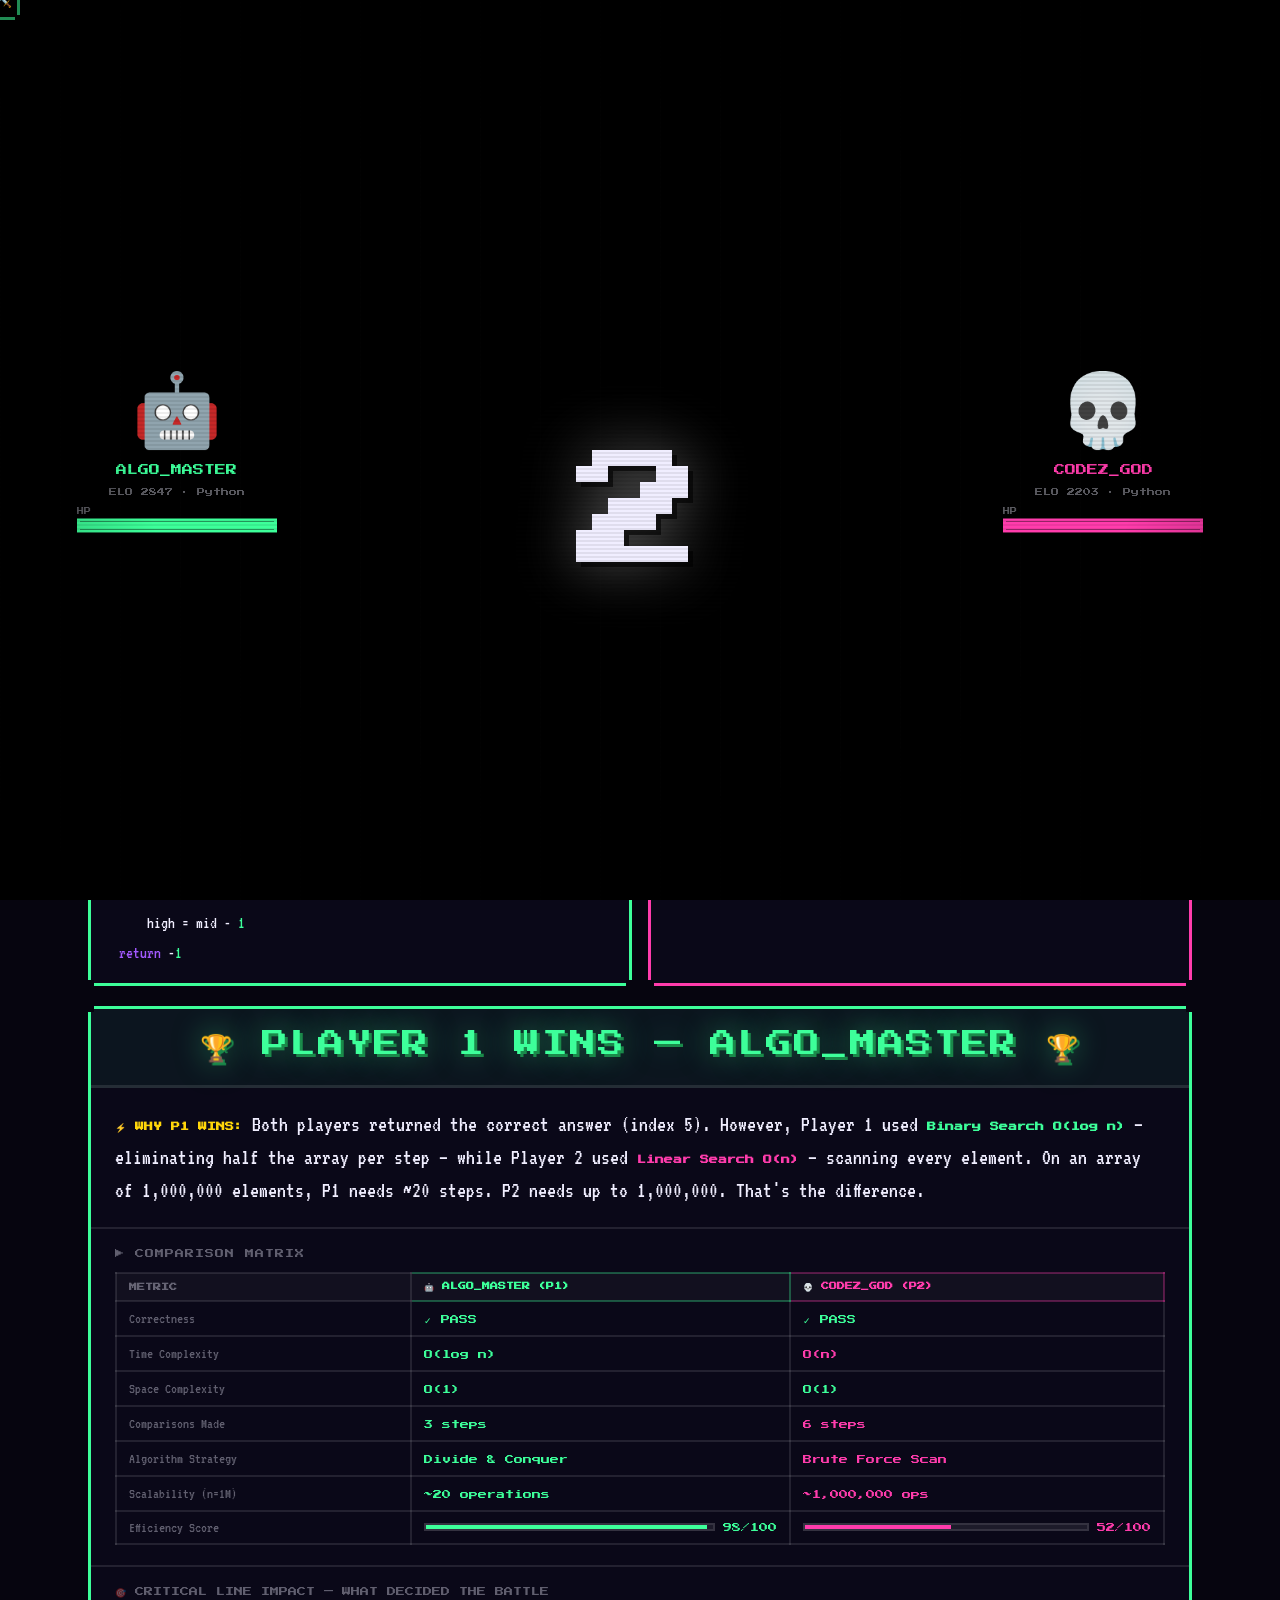
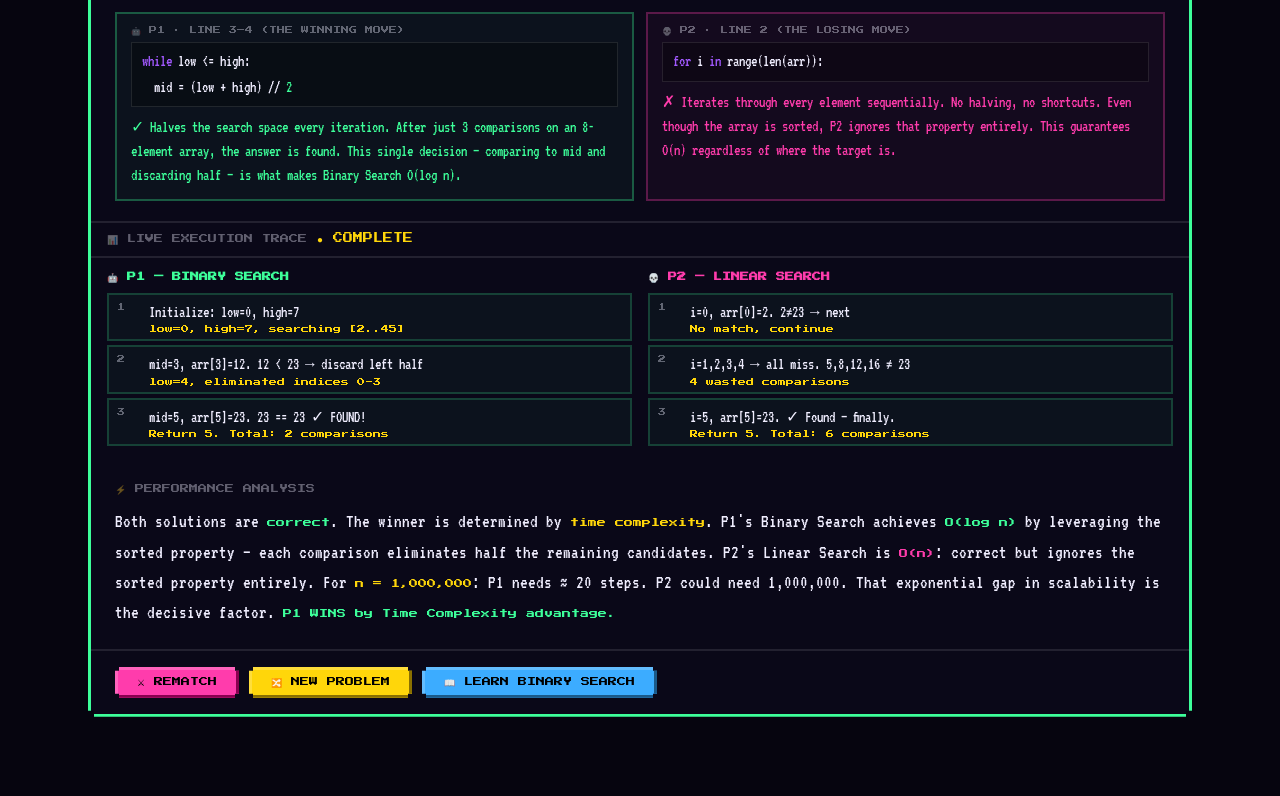
==== pages/battle.html @ c910369a "first commit" ====
<!DOCTYPE html>
<html lang="en">
<head>
<meta charset="UTF-8"/>
<meta name="viewport" content="width=device-width,initial-scale=1.0"/>
<title>⚔ Battle Arena — VisualDSA</title>
<link href="https://fonts.googleapis.com/css2?family=Press+Start+2P&family=VT323&display=swap" rel="stylesheet"/>
<link rel="stylesheet" href="../css/base.css"/>
<link rel="stylesheet" href="../css/battle.css"/>
</head>
<body>
<canvas id="bgC"></canvas>
<div class="cur" id="cur">⚔️</div>
<div class="cur-r" id="curR"></div>

<!-- NAV -->
<nav id="nav">
  <a class="nav-logo" href="../index.html">▶ VisualDSA</a>
  <ul class="nav-links">
    <li><a href="../index.html">[HOME]</a></li>
    <li><a href="battle.html" class="active battle-link">[⚔ BATTLE]</a></li>
    <li><a href="learn.html" class="learn-link">[📖 LEARN]</a></li>
    <li><a href="#" class="rank-link">[RANKS]</a></li>
    <li><a href="#" class="guild-link">[GUILD]</a></li>
  </ul>
  <div class="nav-cta">
    <button class="px-btn px-btn-o">LOGIN</button>
    <a href="battle.html" class="px-btn px-btn-r">⚔ FIND MATCH</a>
  </div>
</nav>

<!-- ═══════════════════════════════════════════
     CINEMATIC INTRO OVERLAY
═══════════════════════════════════════════ -->
<div id="battle-intro">
  <div class="bi-bg-lines"></div>
  <div class="bi-sparks" id="biSparks"></div>

  <!-- Player 1 -->
  <div class="bi-p1" id="bip1">
    <div class="bi-avatar">🤖</div>
    <div class="bi-name" style="color:var(--green);">ALGO_MASTER</div>
    <div class="bi-sub">ELO 2847 · Python</div>
    <div class="bi-hp-wrap">
      <div class="bi-hp-label">HP</div>
      <div class="bi-hp-out bi-hp-out-g"><div class="bi-hp-in bi-hp-in-g" style="width:100%;"></div></div>
    </div>
  </div>

  <!-- Center countdown -->
  <div class="bi-center" id="biCenter">
    <div class="bi-vs">VS</div>
  </div>

  <!-- Player 2 -->
  <div class="bi-p2" id="bip2">
    <div class="bi-avatar">💀</div>
    <div class="bi-name" style="color:var(--pink);">CODEZ_GOD</div>
    <div class="bi-sub">ELO 2203 · Python</div>
    <div class="bi-hp-wrap">
      <div class="bi-hp-label">HP</div>
      <div class="bi-hp-out bi-hp-out-r"><div class="bi-hp-in bi-hp-in-r" style="width:100%;"></div></div>
    </div>
  </div>
</div>

<!-- ═══════════════════════════════════════════
     BATTLE ARENA
═══════════════════════════════════════════ -->
<div class="page-wrap">

  <!-- PAGE HEADER -->
  <div class="page-header">
    <div class="page-header-left">
      <div class="chip chip-r">⚔ BATTLE MODE</div>
      <h1>1V1 CODING ARENA</h1>
      <p>Two players. Same problem. Same time. Your algorithm either wins or goes home. Ranked. Auto-judged. No excuses.</p>
    </div>
    <div class="page-header-right">
      <button class="px-btn px-btn-y" onclick="replayBattle()">⚔ REMATCH</button>
      <button class="px-btn px-btn-o">🔀 NEW PROBLEM</button>
      <a href="learn.html" class="px-btn px-btn-b">📖 LEARN THIS ALGO</a>
    </div>
  </div>

  <!-- HP BARS + TIMER -->
  <div class="battle-hbar">
    <div class="bhb-player">
      <div class="bhb-name p1">🤖 ALGO_MASTER</div>
      <div class="hp-out hp-out-g"><div class="hp-in hp-g" id="hp1" style="width:100%;"></div></div>
      <div class="bhb-meta">ELO: 2,847 · Python · Binary Search specialist</div>
    </div>
    <div class="battle-center-hud">
      <div class="b-timer">⏱ <span id="bTimer">10:00</span></div>
      <div class="b-round">ROUND 1 OF 3</div>
      <div class="b-status" id="bStatus">FIGHT!</div>
    </div>
    <div class="bhb-player" style="text-align:right;">
      <div class="bhb-name p2">CODEZ_GOD 💀</div>
      <div class="hp-out hp-out-r"><div class="hp-in hp-r" id="hp2" style="width:100%;"></div></div>
      <div class="bhb-meta" style="text-align:right;">ELO: 2,203 · Python · Array specialist</div>
    </div>
  </div>

  <!-- PROBLEM PANEL -->
  <div class="prob-panel">
    <div class="prob-top">
      <div class="prob-title">⚔ PROBLEM #047 — BINARY SEARCH</div>
      <div class="prob-tags">
        <span class="ptag pt-g">ARRAY</span>
        <span class="ptag pt-y">MEDIUM</span>
        <span class="ptag pt-b">10 MIN</span>
        <span class="ptag" style="color:var(--purple);border-color:var(--purple);background:rgba(162,89,255,.07);">O(LOG N) REQUIRED</span>
      </div>
    </div>
    <div class="prob-body">Given a sorted array of integers and a target value, implement Binary Search to find and return the index of the target. Return -1 if the target does not exist in the array. <strong style="color:var(--yellow);font-family:'Press Start 2P',monospace;font-size:9px;">Must achieve O(log n) time complexity.</strong></div>
    <div class="prob-io">
      <strong>INPUT:</strong> arr = [2, 5, 8, 12, 16, 23, 38, 45], target = 23<br/>
      <strong>OUTPUT:</strong> 5 &nbsp;|&nbsp; <strong>EXPECTED COMPLEXITY:</strong> O(log n) time, O(1) space
    </div>
  </div>

  <!-- CODE PANELS -->
  <div class="battle-panels">
    <div class="bp bp-1">
      <div class="bp-head">
        <div class="bp-title">🤖 ALGO_MASTER — PLAYER 1</div>
        <div class="bp-status st-done">✓ ACCEPTED</div>
      </div>
      <div class="code-area"><pre><span class="kw">def</span> <span class="fn2">binary_search</span>(arr, target):
  low, high = <span class="nm">0</span>, len(arr) - <span class="nm">1</span>
  <span class="kw">while</span> low &lt;= high:
    mid = (low + high) // <span class="nm">2</span>
    <span class="kw">if</span> arr[mid] == target:
      <span class="kw">return</span> mid
    <span class="kw">elif</span> arr[mid] &lt; target:
      low = mid + <span class="nm">1</span>
    <span class="kw">else</span>:
      high = mid - <span class="nm">1</span>
  <span class="kw">return</span> -<span class="nm">1</span></pre></div>
    </div>
    <div class="bp bp-2">
      <div class="bp-head">
        <div class="bp-title">💀 CODEZ_GOD — PLAYER 2</div>
        <div class="bp-status st-done">✓ ACCEPTED</div>
      </div>
      <div class="code-area"><pre><span class="kw">def</span> <span class="fn2">find_target</span>(arr, target):
  <span class="kw">for</span> i <span class="kw">in</span> range(len(arr)):
    <span class="kw">if</span> arr[i] == target:
      <span class="kw">return</span> i
  <span class="kw">return</span> -<span class="nm">1</span>

<span class="cm"># Linear scan approach</span>
<span class="cm"># Correct, but not O(log n)</span></pre></div>
    </div>
  </div>

  <!-- ═══ WINNER SUMMARY (new) ═══ -->
  <div class="winner-summary show" id="winnerSummary">
    <div class="ws-banner p1-wins">🏆 PLAYER 1 WINS — ALGO_MASTER 🏆</div>

    <div class="ws-headline">
      <strong>⚡ WHY P1 WINS:</strong> Both players returned the correct answer (index 5).
      However, Player 1 used <strong style="color:var(--green);font-family:'Press Start 2P',monospace;font-size:9px;">Binary Search O(log n)</strong> — eliminating half the array per step —
      while Player 2 used <strong style="color:var(--pink);font-family:'Press Start 2P',monospace;font-size:9px;">Linear Search O(n)</strong> — scanning every element.
      On an array of 1,000,000 elements, P1 needs ~20 steps. P2 needs up to 1,000,000. That's the difference.
    </div>

    <!-- ═══ COMPARISON MATRIX (new) ═══ -->
    <div class="comparison-matrix">
      <div class="cm-title">▶ COMPARISON MATRIX</div>
      <table class="cm-table">
        <thead>
          <tr>
            <th>METRIC</th>
            <th>🤖 ALGO_MASTER (P1)</th>
            <th>💀 CODEZ_GOD (P2)</th>
          </tr>
        </thead>
        <tbody>
          <tr>
            <td>Correctness</td>
            <td><span class="val-win">✓ PASS</span></td>
            <td><span class="val-win">✓ PASS</span></td>
          </tr>
          <tr>
            <td>Time Complexity</td>
            <td><span class="val-win">O(log n)</span></td>
            <td><span class="val-lose">O(n)</span></td>
          </tr>
          <tr>
            <td>Space Complexity</td>
            <td><span class="val-win">O(1)</span></td>
            <td><span class="val-win">O(1)</span></td>
          </tr>
          <tr>
            <td>Comparisons Made</td>
            <td><span class="val-win">3 steps</span></td>
            <td><span class="val-lose">6 steps</span></td>
          </tr>
          <tr>
            <td>Algorithm Strategy</td>
            <td><span class="val-win">Divide & Conquer</span></td>
            <td><span class="val-lose">Brute Force Scan</span></td>
          </tr>
          <tr>
            <td>Scalability (n=1M)</td>
            <td><span class="val-win">~20 operations</span></td>
            <td><span class="val-lose">~1,000,000 ops</span></td>
          </tr>
          <tr>
            <td>Efficiency Score</td>
            <td>
              <div class="eff-bar-wrap">
                <div class="eff-bar"><div class="eff-fill ef-g" style="width:98%;"></div></div>
                <span class="val-win">98/100</span>
              </div>
            </td>
            <td>
              <div class="eff-bar-wrap">
                <div class="eff-bar"><div class="eff-fill ef-r" style="width:52%;"></div></div>
                <span class="val-lose">52/100</span>
              </div>
            </td>
          </tr>
        </tbody>
      </table>
    </div>

    <!-- ═══ CRITICAL LINE IMPACT (new) ═══ -->
    <div class="critical-lines">
      <div class="cl-title">🎯 CRITICAL LINE IMPACT — WHAT DECIDED THE BATTLE</div>
      <div class="cl-grid">
        <div class="cl-item cl-item-g">
          <div class="cl-line-num">🤖 P1 · LINE 3–4 (THE WINNING MOVE)</div>
          <div class="cl-code-snip"><span class="kw">while</span> low &lt;= high:<br/>&nbsp;&nbsp;mid = (low + high) // <span class="nm">2</span></div>
          <div class="cl-impact cl-impact-g">✓ Halves the search space every iteration. After just 3 comparisons on an 8-element array, the answer is found. This single decision — comparing to mid and discarding half — is what makes Binary Search O(log n).</div>
        </div>
        <div class="cl-item cl-item-r">
          <div class="cl-line-num">💀 P2 · LINE 2 (THE LOSING MOVE)</div>
          <div class="cl-code-snip"><span class="kw">for</span> i <span class="kw">in</span> range(len(arr)):</div>
          <div class="cl-impact cl-impact-r">✗ Iterates through every element sequentially. No halving, no shortcuts. Even though the array is sorted, P2 ignores that property entirely. This guarantees O(n) regardless of where the target is.</div>
        </div>
      </div>
    </div>

    <!-- EXECUTION TRACE -->
    <div class="trace-panel" style="margin:0;border:none;clip-path:none;">
      <div class="trace-head">📊 LIVE EXECUTION TRACE <span class="trace-live">● COMPLETE</span></div>
      <div class="trace-body">
        <div class="trace-col tc-g">
          <h4>🤖 P1 — BINARY SEARCH</h4>
          <div class="trace-step done"><span class="ts-num">1</span><div><div class="ts-txt">Initialize: low=0, high=7</div><div class="ts-var">low=0, high=7, searching [2..45]</div></div></div>
          <div class="trace-step done"><span class="ts-num">2</span><div><div class="ts-txt">mid=3, arr[3]=12. 12 &lt; 23 → discard left half</div><div class="ts-var">low=4, eliminated indices 0-3</div></div></div>
          <div class="trace-step done"><span class="ts-num">3</span><div><div class="ts-txt">mid=5, arr[5]=23. 23 == 23 ✓ FOUND!</div><div class="ts-var">Return 5. Total: 2 comparisons</div></div></div>
        </div>
        <div class="trace-col tc-r">
          <h4>💀 P2 — LINEAR SEARCH</h4>
          <div class="trace-step done"><span class="ts-num">1</span><div><div class="ts-txt">i=0, arr[0]=2. 2≠23 → next</div><div class="ts-var">No match, continue</div></div></div>
          <div class="trace-step done"><span class="ts-num">2</span><div><div class="ts-txt">i=1,2,3,4 → all miss. 5,8,12,16 ≠ 23</div><div class="ts-var">4 wasted comparisons</div></div></div>
          <div class="trace-step done"><span class="ts-num">3</span><div><div class="ts-txt">i=5, arr[5]=23. ✓ Found — finally.</div><div class="ts-var">Return 5. Total: 6 comparisons</div></div></div>
        </div>
      </div>

      <!-- PERFORMANCE ANALYSIS -->
      <div class="perf-analysis">
        <div class="pa-title">⚡ PERFORMANCE ANALYSIS</div>
        <div class="pa-text">
          Both solutions are <span class="highlight-g">correct</span>. The winner is determined by
          <span class="highlight-y">time complexity</span>. P1's Binary Search achieves
          <span class="highlight-g">O(log n)</span> by leveraging the sorted property —
          each comparison eliminates half the remaining candidates.
          P2's Linear Search is <span class="highlight-r">O(n)</span>: correct but ignores
          the sorted property entirely. For <span class="highlight-y">n = 1,000,000</span>:
          P1 needs ≈ 20 steps. P2 could need 1,000,000.
          That exponential gap in scalability is the decisive factor.
          <span class="highlight-g">P1 WINS by Time Complexity advantage.</span>
        </div>
      </div>
    </div>

    <div class="result-actions">
      <button class="px-btn px-btn-r" onclick="replayBattle()">⚔ REMATCH</button>
      <button class="px-btn px-btn-y">🔀 NEW PROBLEM</button>
      <a href="learn.html" class="px-btn px-btn-b">📖 LEARN BINARY SEARCH</a>
    </div>
  </div>

</div><!-- /page-wrap -->

<script src="../js/base.js"></script>
<script src="../js/battle.js"></script>
</body>
</html>
---- css/base.css ----
/* ============================================================
   BASE.CSS — Shared across all VisualDSA pages
   ============================================================ */

/* ── RESET ── */
*, *::before, *::after { margin: 0; padding: 0; box-sizing: border-box; }

/* ── TOKENS ── */
:root {
  --night:  #06050f;
  --deep:   #0d0b1e;
  --card:   #0a0818;
  --green:  #3dff9a;  --gd: #1a8a4a;
  --pink:   #ff3cac;  --pd: #8a0050;
  --blue:   #3cacff;  --bd: #1a5a8a;
  --yellow: #ffd60a;  --yd: #8a7000;
  --purple: #a259ff;  --pud:#5a2090;
  --orange: #ff6b35;
  --white:  #f0eeff;
  --muted:  rgba(240,238,255,.38);
  --border: rgba(255,255,255,.10);
}

/* ── BODY ── */
html { scroll-behavior: smooth; }
body {
  background: var(--night);
  color: var(--white);
  font-family: 'VT323', monospace;
  overflow-x: hidden;
  cursor: none;
}

/* ── SCANLINES ── */
body::after {
  content: '';
  position: fixed; inset: 0; z-index: 9990;
  pointer-events: none;
  background: repeating-linear-gradient(
    0deg, transparent, transparent 2px,
    rgba(0,0,0,.07) 2px, rgba(0,0,0,.07) 4px
  );
}
body::before {
  content: '';
  position: fixed; inset: 0; z-index: 9989;
  pointer-events: none;
  background: radial-gradient(ellipse at center, transparent 55%, rgba(0,0,0,.65) 100%);
}

/* ── CURSOR ── */
.cur {
  position: fixed; width: 20px; height: 20px;
  pointer-events: none; z-index: 9999;
  transform: translate(-50%,-50%);
  font-size: 18px; line-height: 1;
  image-rendering: pixelated;
}
.cur-r {
  position: fixed; width: 40px; height: 40px;
  pointer-events: none; z-index: 9998;
  transform: translate(-50%,-50%);
  border: 3px solid rgba(61,255,154,.55);
  clip-path: polygon(
    0 5px,5px 5px,5px 0,calc(100% - 5px) 0,calc(100% - 5px) 5px,100% 5px,
    100% calc(100% - 5px),calc(100% - 5px) calc(100% - 5px),
    calc(100% - 5px) 100%,5px 100%,5px calc(100% - 5px),0 calc(100% - 5px)
  );
}

/* ── BG CANVAS ── */
#bgC {
  position: fixed; inset: 0; z-index: 0;
  pointer-events: none;
  image-rendering: pixelated;
}

/* ── PIXEL BUTTON ── */
.px-btn {
  display: inline-flex; align-items: center; gap: 7px;
  padding: 10px 22px;
  font-family: 'Press Start 2P', monospace; font-size: 9px;
  cursor: none; text-decoration: none; border: none;
  clip-path: polygon(
    0 4px,4px 4px,4px 0,calc(100% - 4px) 0,
    calc(100% - 4px) 4px,100% 4px,100% calc(100% - 4px),
    calc(100% - 4px) calc(100% - 4px),calc(100% - 4px) 100%,
    4px 100%,4px calc(100% - 4px),0 calc(100% - 4px)
  );
  transition: transform .08s, box-shadow .08s;
  position: relative; white-space: nowrap;
}
.px-btn-g {
  background: var(--green); color: #000;
  box-shadow: inset -3px -3px 0 var(--gd), inset 3px 3px 0 rgba(255,255,255,.25), 4px 4px 0 var(--gd);
}
.px-btn-g:hover { transform: translate(-2px,-2px); box-shadow: inset -3px -3px 0 var(--gd), inset 3px 3px 0 rgba(255,255,255,.25), 6px 6px 0 var(--gd); }
.px-btn-g:active { transform: translate(2px,2px); box-shadow: none; }

.px-btn-r {
  background: var(--pink); color: #000;
  box-shadow: inset -3px -3px 0 var(--pd), inset 3px 3px 0 rgba(255,255,255,.2), 4px 4px 0 var(--pd);
}
.px-btn-r:hover { transform: translate(-2px,-2px); box-shadow: inset -3px -3px 0 var(--pd), inset 3px 3px 0 rgba(255,255,255,.2), 6px 6px 0 var(--pd); }
.px-btn-r:active { transform: translate(2px,2px); box-shadow: none; }

.px-btn-b {
  background: var(--blue); color: #000;
  box-shadow: inset -3px -3px 0 var(--bd), inset 3px 3px 0 rgba(255,255,255,.2), 4px 4px 0 var(--bd);
}
.px-btn-b:hover { transform: translate(-2px,-2px); box-shadow: inset -3px -3px 0 var(--bd), inset 3px 3px 0 rgba(255,255,255,.2), 6px 6px 0 var(--bd); }

.px-btn-y {
  background: var(--yellow); color: #000;
  box-shadow: inset -3px -3px 0 var(--yd), inset 3px 3px 0 rgba(255,255,255,.2), 4px 4px 0 var(--yd);
}
.px-btn-y:hover { transform: translate(-2px,-2px); }

.px-btn-p {
  background: var(--purple); color: #000;
  box-shadow: inset -3px -3px 0 var(--pud), inset 3px 3px 0 rgba(255,255,255,.2), 4px 4px 0 var(--pud);
}
.px-btn-p:hover { transform: translate(-2px,-2px); }

.px-btn-o {
  background: rgba(255,255,255,.07); color: var(--white);
  box-shadow: inset -3px -3px 0 rgba(0,0,0,.4), inset 3px 3px 0 rgba(255,255,255,.07), 4px 4px 0 rgba(0,0,0,.4);
}
.px-btn-o:hover { background: rgba(255,255,255,.12); }

/* ── CHIP ── */
.chip {
  display: inline-flex; align-items: center; gap: 6px;
  padding: 4px 14px;
  font-family: 'Press Start 2P', monospace; font-size: 9px;
  border: 2px solid;
  clip-path: polygon(0 3px,3px 3px,3px 0,calc(100% - 3px) 0,calc(100% - 3px) 3px,100% 3px,100% calc(100% - 3px),calc(100% - 3px) calc(100% - 3px),calc(100% - 3px) 100%,3px 100%,3px calc(100% - 3px),0 calc(100% - 3px));
}
.chip-g { color: var(--green); border-color: var(--green); background: rgba(61,255,154,.07); }
.chip-r { color: var(--pink);  border-color: var(--pink);  background: rgba(255,60,172,.07); }
.chip-b { color: var(--blue);  border-color: var(--blue);  background: rgba(60,172,255,.07); }
.chip-y { color: var(--yellow);border-color: var(--yellow);background: rgba(255,214,10,.07); }
.chip-p { color: var(--purple);border-color: var(--purple);background: rgba(162,89,255,.07); }

/* ── NAV ── */
nav {
  position: fixed; top: 0; left: 0; right: 0; z-index: 500;
  height: 64px; display: flex; align-items: center; justify-content: space-between;
  padding: 0 48px;
  background: rgba(6,5,15,.94);
  border-bottom: 3px solid transparent;
  border-image: linear-gradient(90deg, var(--green), var(--blue), var(--purple)) 1;
}
.nav-logo {
  font-family: 'Press Start 2P', monospace; font-size: 13px;
  color: var(--green);
  text-shadow: 2px 2px 0 var(--gd), 0 0 16px rgba(61,255,154,.5);
  cursor: none; animation: flicker 6s infinite;
  text-decoration: none;
}
.nav-links { display: flex; gap: 4px; list-style: none; }
.nav-links li a {
  font-family: 'Press Start 2P', monospace; font-size: 9px;
  padding: 8px 12px; color: var(--muted);
  text-decoration: none; cursor: none; transition: .1s; display: block;
  clip-path: polygon(0 3px,3px 3px,3px 0,calc(100% - 3px) 0,calc(100% - 3px) 3px,100% 3px,100% calc(100% - 3px),calc(100% - 3px) calc(100% - 3px),calc(100% - 3px) 100%,3px 100%,3px calc(100% - 3px),0 calc(100% - 3px));
}
.nav-links li a:hover, .nav-links li a.active   { color: var(--green); background: rgba(61,255,154,.08); text-shadow: 0 0 8px var(--green); }
.nav-links li a.battle-link:hover { color: var(--pink);   background: rgba(255,60,172,.08); text-shadow: 0 0 8px var(--pink); }
.nav-links li a.learn-link:hover  { color: var(--blue);   background: rgba(60,172,255,.08); text-shadow: 0 0 8px var(--blue); }
.nav-cta { display: flex; gap: 8px; align-items: center; }

/* ── SCROLL REVEAL ── */
.reveal { opacity: 0; transform: translateY(24px); transition: opacity .5s steps(6), transform .5s steps(6); }
.reveal.from-l { transform: translateX(-24px); }
.reveal.from-r { transform: translateX(24px); }
.reveal.si      { transform: scale(.93); }
.reveal.vis     { opacity: 1; transform: none; }

/* ── TICKER ── */
.ticker {
  overflow: hidden;
  border-top: 3px solid var(--yellow); border-bottom: 3px solid var(--yellow);
  padding: 8px 0; background: rgba(20,15,0,.7);
  position: relative; z-index: 1;
}
.t-track { display: flex; animation: ticker 22s linear infinite; width: max-content; }
.ti { display: flex; align-items: center; gap: 10px; padding: 0 36px; font-size: 18px; color: var(--muted); white-space: nowrap; }
.ti .ac2 { color: var(--yellow); font-family: 'Press Start 2P', monospace; font-size: 10px; }
.ts { color: var(--yellow); }

/* ── SECTION ── */
.sec { position: relative; z-index: 1; }
.sw { max-width: 1100px; margin: 0 auto; padding: 80px 60px; }
.sttl { font-family: 'Press Start 2P', monospace; font-size: clamp(16px,2.5vw,28px); line-height: 1.6; color: var(--white); margin-bottom: 10px; text-shadow: 3px 3px 0 rgba(0,0,0,.5); }
.ssub { font-size: 20px; color: var(--muted); line-height: 1.5; max-width: 500px; }

/* ── FOOTER ── */
footer {
  position: relative; z-index: 1;
  border-top: 3px solid var(--border);
  padding: 36px 56px;
  display: flex; align-items: center; justify-content: space-between;
}
.fl  { font-family: 'Press Start 2P', monospace; font-size: 13px; color: var(--green); text-shadow: 2px 2px 0 var(--gd); }
.fli { display: flex; gap: 20px; }
.fli a { font-size: 17px; color: var(--muted); text-decoration: none; transition: .1s; }
.fli a:hover { color: var(--green); }
.fc2 { font-size: 15px; color: rgba(255,255,255,.2); }

/* ── KEYFRAMES ── */
@keyframes flicker {
  0%,100%{opacity:1;} 45%{opacity:1;} 46%{opacity:.3;} 47%{opacity:1;} 92%{opacity:1;} 93%{opacity:.5;} 94%{opacity:1;}
}
@keyframes blink    { 0%,49%{opacity:1;} 50%,100%{opacity:0;} }
@keyframes ticker   { from{transform:translateX(0);} to{transform:translateX(-50%);} }
@keyframes bounce   { 0%,100%{transform:translateY(0);} 50%{transform:translateY(-6px);} }
@keyframes fade-up  { from{opacity:0;transform:translateY(20px);} to{opacity:1;transform:none;} }
@keyframes px-pulse { 0%,100%{box-shadow:3px 3px 0 rgba(162,89,255,.4);} 50%{box-shadow:5px 5px 0 rgba(162,89,255,.7);} }
@keyframes found-pulse { 0%,100%{background:rgba(61,255,154,.12);} 50%{background:rgba(61,255,154,.28);} }
@keyframes val-flash { 0%,100%{color:var(--green);} 50%{color:var(--yellow);} }
---- css/battle.css ----
/* ============================================================
   BATTLE.CSS — Battle page styles
   ============================================================ */

.page-wrap { max-width: 1200px; margin: 0 auto; padding: 84px 48px 60px; }

/* ── PAGE HEADER ── */
.page-header { margin-bottom: 32px; display: flex; align-items: flex-start; justify-content: space-between; flex-wrap: wrap; gap: 16px; }
.page-header-left h1 { font-family: 'Press Start 2P', monospace; font-size: clamp(14px,2vw,22px); color: var(--pink); text-shadow: 3px 3px 0 var(--pd); margin-bottom: 6px; margin-top: 8px; }
.page-header-left p  { font-size: 20px; color: var(--muted); max-width: 560px; line-height: 1.5; }
.page-header-right   { display: flex; gap: 8px; align-items: center; flex-wrap: wrap; }

/* ── CINEMATIC INTRO ── */
#battle-intro {
  position: fixed; inset: 0; z-index: 800;
  background: #000;
  display: flex; flex-direction: column; align-items: center; justify-content: center;
  overflow: hidden;
}
#battle-intro.hidden { display: none; }

.bi-bg-lines {
  position: absolute; inset: 0; pointer-events: none;
  background: repeating-linear-gradient(90deg, rgba(255,255,255,.015) 0px, transparent 1px, transparent 60px);
  animation: bi-scan 3s linear infinite;
}
@keyframes bi-scan { from { background-position: 0 0; } to { background-position: 60px 0; } }

.bi-p1, .bi-p2 {
  position: absolute; top: 50%; transform: translateY(-50%);
  display: flex; flex-direction: column; align-items: center; gap: 12px;
  transition: left .7s cubic-bezier(.2,1,.4,1), right .7s cubic-bezier(.2,1,.4,1);
}
.bi-p1 { left: -320px; }
.bi-p1.in { left: 6%; }
.bi-p2 { right: -320px; }
.bi-p2.in { right: 6%; }

.bi-avatar { font-size: 72px; animation: bounce .7s step-end infinite; }
.bi-name   { font-family: 'Press Start 2P', monospace; font-size: 11px; text-align: center; }
.bi-sub    { font-family: 'Press Start 2P', monospace; font-size: 8px; color: var(--muted); }

/* HP bars in intro */
.bi-hp-wrap { width: 200px; }
.bi-hp-label { font-family: 'Press Start 2P', monospace; font-size: 7px; color: var(--muted); margin-bottom: 4px; }
.bi-hp-out { height: 14px; border: 3px solid; overflow: hidden; }
.bi-hp-out-g { border-color: var(--green); }
.bi-hp-out-r { border-color: var(--pink); }
.bi-hp-in { height: 100%; width: 100%; }
.bi-hp-in-g { background: var(--green); }
.bi-hp-in-r { background: var(--pink); }

.bi-center { position: absolute; z-index: 5; display: flex; flex-direction: column; align-items: center; gap: 16px; }
.bi-vs { font-family: 'Press Start 2P', monospace; font-size: clamp(32px,6vw,80px); color: var(--yellow); text-shadow: 4px 4px 0 var(--yd), 0 0 40px rgba(255,214,10,.6); animation: flicker 1.2s infinite; }

.bi-cd   { font-family: 'Press Start 2P', monospace; font-size: clamp(50px,10vw,130px); position: absolute; z-index: 3; color: var(--white); text-shadow: 5px 5px 0 rgba(0,0,0,.6), 0 0 60px rgba(255,255,255,.4); animation: cd-pop .5s steps(4) both; }
.bi-fight{ font-family: 'Press Start 2P', monospace; font-size: clamp(32px,6vw,80px); position: absolute; z-index: 3; color: var(--pink); text-shadow: 5px 5px 0 var(--pd), 0 0 60px rgba(255,60,172,.7); animation: fight-pop .6s steps(6) both; }

@keyframes cd-pop    { from { transform: scale(3.5); opacity: 0; } to { transform: scale(1); opacity: 1; } }
@keyframes fight-pop { from { transform: scale(4) rotate(-8deg); opacity: 0; } to { transform: scale(1) rotate(0); opacity: 1; } }

.bi-flash { position: absolute; inset: 0; background: white; animation: flash-out .35s steps(4) both; pointer-events: none; }
@keyframes flash-out { from { opacity: 1; } to { opacity: 0; } }

.bi-sparks { position: absolute; inset: 0; pointer-events: none; overflow: hidden; }
.spark { position: absolute; animation: spark-fly .5s steps(8) forwards; }
@keyframes spark-fly { from { transform: translate(0,0) scale(1); opacity: 1; } to { transform: translate(var(--sx,60px),var(--sy,-100px)) scale(0); opacity: 0; } }

/* ── BATTLE HEADER BAR ── */
.battle-hbar { display: flex; align-items: center; justify-content: space-between; gap: 16px; margin-bottom: 24px; }
.bhb-player { flex: 1; }
.bhb-name   { font-family: 'Press Start 2P', monospace; font-size: 10px; margin-bottom: 6px; }
.bhb-name.p1 { color: var(--green); }
.bhb-name.p2 { color: var(--pink);  text-align: right; }
.hp-out      { height: 18px; border: 3px solid; overflow: hidden; }
.hp-out-g    { border-color: var(--green); }
.hp-out-r    { border-color: var(--pink); }
.hp-in       { height: 100%; transition: width .5s steps(10); }
.hp-g        { background: var(--green); box-shadow: inset -3px 0 0 rgba(0,0,0,.3); }
.hp-r        { background: var(--pink);  box-shadow: inset -3px 0 0 rgba(0,0,0,.3); }
.bhb-meta    { font-family: 'Press Start 2P', monospace; font-size: 7px; color: var(--muted); margin-top: 4px; }

.battle-center-hud { display: flex; flex-direction: column; align-items: center; gap: 5px; flex-shrink: 0; }
.b-timer  { font-family: 'Press Start 2P', monospace; font-size: 22px; color: var(--white); background: rgba(0,0,0,.5); padding: 8px 16px; border: 3px solid var(--border); }
.b-timer span { color: var(--yellow); text-shadow: 0 0 10px var(--yellow); }
.b-round  { font-family: 'Press Start 2P', monospace; font-size: 8px; color: var(--muted); }
.b-status { font-family: 'Press Start 2P', monospace; font-size: 9px; color: var(--green); animation: blink .6s step-end infinite; }

/* ── PROBLEM PANEL ── */
.prob-panel {
  background: var(--card); border: 3px solid rgba(255,214,10,.35);
  padding: 20px 24px; margin-bottom: 20px;
  clip-path: polygon(0 6px,6px 6px,6px 0,calc(100% - 6px) 0,calc(100% - 6px) 6px,100% 6px,100% calc(100% - 6px),calc(100% - 6px) calc(100% - 6px),calc(100% - 6px) 100%,6px 100%,6px calc(100% - 6px),0 calc(100% - 6px));
}
.prob-top { display: flex; align-items: flex-start; justify-content: space-between; gap: 16px; margin-bottom: 12px; }
.prob-title { font-family: 'Press Start 2P', monospace; font-size: 12px; color: var(--yellow); }
.prob-tags  { display: flex; gap: 6px; flex-wrap: wrap; }
.ptag { font-family: 'Press Start 2P', monospace; font-size: 8px; padding: 2px 10px; border: 2px solid; }
.pt-g { color: var(--green);  border-color: var(--green);  background: rgba(61,255,154,.07); }
.pt-y { color: var(--yellow); border-color: var(--yellow); background: rgba(255,214,10,.07); }
.pt-b { color: var(--blue);   border-color: var(--blue);   background: rgba(60,172,255,.07); }
.prob-body { font-size: 20px; color: var(--white); line-height: 1.5; margin-bottom: 10px; }
.prob-io   { background: rgba(0,0,0,.4); padding: 10px 14px; border: 2px solid var(--border); font-size: 17px; color: var(--muted); line-height: 1.6; }
.prob-io strong { color: var(--white); font-family: 'Press Start 2P', monospace; font-size: 8px; }

/* ── CODE PANELS ── */
.battle-panels { display: grid; grid-template-columns: 1fr 1fr; gap: 16px; margin-bottom: 20px; }
.bp {
  background: var(--card); border: 3px solid;
  clip-path: polygon(0 6px,6px 6px,6px 0,calc(100% - 6px) 0,calc(100% - 6px) 6px,100% 6px,100% calc(100% - 6px),calc(100% - 6px) calc(100% - 6px),calc(100% - 6px) 100%,6px 100%,6px calc(100% - 6px),0 calc(100% - 6px));
}
.bp-1 { border-color: var(--green); box-shadow: 4px 4px 0 var(--gd); }
.bp-2 { border-color: var(--pink);  box-shadow: 4px 4px 0 var(--pd); }
.bp-head { display: flex; align-items: center; justify-content: space-between; padding: 10px 14px; border-bottom: 2px solid var(--border); }
.bp-title { font-family: 'Press Start 2P', monospace; font-size: 9px; }
.bp-1 .bp-title { color: var(--green); }
.bp-2 .bp-title { color: var(--pink); }
.bp-status { font-family: 'Press Start 2P', monospace; font-size: 8px; padding: 2px 8px; border: 2px solid; }
.st-running { color: var(--yellow); border-color: var(--yellow); animation: blink .4s step-end infinite; }
.st-done    { color: var(--green);  border-color: var(--green); }
.st-err     { color: var(--pink);   border-color: var(--pink); }
.code-area { padding: 14px; font-family: 'VT323', monospace; font-size: 17px; line-height: 1.8; min-height: 220px; }
.code-area pre { white-space: pre-wrap; font-size: 17px; line-height: 1.8; font-family: 'VT323', monospace; }
.kw  { color: var(--purple); }
.fn2 { color: var(--blue); }
.nm  { color: var(--green); }
.cm  { color: rgba(255,255,255,.3); }

/* ── WINNER SUMMARY (new) ── */
.winner-summary {
  background: var(--card); border: 3px solid var(--green);
  box-shadow: 6px 6px 0 var(--gd);
  padding: 0; margin-bottom: 20px; overflow: hidden;
  clip-path: polygon(0 6px,6px 6px,6px 0,calc(100% - 6px) 0,calc(100% - 6px) 6px,100% 6px,100% calc(100% - 6px),calc(100% - 6px) calc(100% - 6px),calc(100% - 6px) 100%,6px 100%,6px calc(100% - 6px),0 calc(100% - 6px));
  display: none;
}
.winner-summary.show { display: block; }
.ws-banner {
  font-family: 'Press Start 2P', monospace;
  font-size: clamp(14px,2.5vw,26px);
  text-align: center; padding: 22px 20px; letter-spacing: 2px;
  border-bottom: 3px solid var(--border);
  animation: flicker 2s infinite;
}
.ws-banner.p1-wins { color: var(--green); text-shadow: 3px 3px 0 var(--gd), 0 0 30px rgba(61,255,154,.5); background: rgba(61,255,154,.05); }
.ws-banner.p2-wins { color: var(--pink);  text-shadow: 3px 3px 0 var(--pd), 0 0 30px rgba(255,60,172,.5);  background: rgba(255,60,172,.05); }
.ws-banner.draw    { color: var(--yellow);text-shadow: 3px 3px 0 var(--yd), 0 0 30px rgba(255,214,10,.5);  background: rgba(255,214,10,.05); }

.ws-headline { padding: 20px 24px 0; font-size: 22px; color: var(--white); line-height: 1.5; border-bottom: 2px solid var(--border); padding-bottom: 20px; }
.ws-headline strong { color: var(--yellow); font-family: 'Press Start 2P', monospace; font-size: 9px; }

/* ── COMPARISON MATRIX (new) ── */
.comparison-matrix { padding: 20px 24px; border-bottom: 2px solid var(--border); }
.cm-title { font-family: 'Press Start 2P', monospace; font-size: 9px; color: var(--muted); margin-bottom: 14px; letter-spacing: 1px; }
.cm-table { width: 100%; border-collapse: collapse; font-size: 17px; }
.cm-table th { font-family: 'Press Start 2P', monospace; font-size: 8px; padding: 8px 12px; border: 2px solid var(--border); color: var(--muted); background: rgba(255,255,255,.03); text-align: left; }
.cm-table th:nth-child(2) { color: var(--green); border-color: rgba(61,255,154,.3); }
.cm-table th:nth-child(3) { color: var(--pink);  border-color: rgba(255,60,172,.3); }
.cm-table td { padding: 8px 12px; border: 2px solid var(--border); }
.cm-table tr:hover td { background: rgba(255,255,255,.03); }
.cm-table td:first-child { color: var(--muted); font-size: 15px; }
.val-win  { color: var(--green); font-family: 'Press Start 2P', monospace; font-size: 9px; }
.val-lose { color: var(--pink);  font-family: 'Press Start 2P', monospace; font-size: 9px; }
.val-tie  { color: var(--yellow);font-family: 'Press Start 2P', monospace; font-size: 9px; }

/* Efficiency bars */
.eff-bar-wrap { display: flex; align-items: center; gap: 8px; }
.eff-bar { flex: 1; height: 8px; background: rgba(255,255,255,.08); border: 2px solid var(--border); overflow: hidden; }
.eff-fill { height: 100%; transition: width .6s steps(10); }
.ef-g { background: var(--green); }
.ef-r { background: var(--pink); }

/* ── CRITICAL LINE IMPACT (new) ── */
.critical-lines { padding: 20px 24px; border-bottom: 2px solid var(--border); }
.cl-title { font-family: 'Press Start 2P', monospace; font-size: 9px; color: var(--muted); margin-bottom: 14px; }
.cl-grid  { display: grid; grid-template-columns: 1fr 1fr; gap: 12px; }
.cl-item  { border: 2px solid; padding: 12px 14px; }
.cl-item-g { border-color: rgba(61,255,154,.3); background: rgba(61,255,154,.04); }
.cl-item-r { border-color: rgba(255,60,172,.3);  background: rgba(255,60,172,.04); }
.cl-line-num { font-family: 'Press Start 2P', monospace; font-size: 8px; color: var(--muted); margin-bottom: 6px; }
.cl-code-snip { font-size: 16px; line-height: 1.6; background: rgba(0,0,0,.3); padding: 6px 10px; margin-bottom: 8px; border: 1px solid var(--border); }
.cl-impact { font-size: 16px; line-height: 1.5; }
.cl-impact-g { color: var(--green); }
.cl-impact-r { color: var(--pink); }

/* ── EXECUTION TRACE ── */
.trace-panel {
  background: var(--card); border: 3px solid var(--border); margin-bottom: 20px;
  clip-path: polygon(0 6px,6px 6px,6px 0,calc(100% - 6px) 0,calc(100% - 6px) 6px,100% 6px,100% calc(100% - 6px),calc(100% - 6px) calc(100% - 6px),calc(100% - 6px) 100%,6px 100%,6px calc(100% - 6px),0 calc(100% - 6px));
}
.trace-head { padding: 10px 16px; border-bottom: 2px solid var(--border); font-family: 'Press Start 2P', monospace; font-size: 9px; color: var(--muted); display: flex; align-items: center; gap: 10px; }
.trace-live { color: var(--yellow); font-size: 10px; animation: blink .5s step-end infinite; }
.trace-body { padding: 14px 16px; display: grid; grid-template-columns: 1fr 1fr; gap: 16px; }
.trace-col h4 { font-family: 'Press Start 2P', monospace; font-size: 9px; margin-bottom: 10px; }
.tc-g h4 { color: var(--green); }
.tc-r h4 { color: var(--pink); }
.trace-step { display: flex; align-items: flex-start; gap: 8px; padding: 6px 8px; margin-bottom: 4px; border: 2px solid transparent; font-size: 16px; }
.trace-step.active { border-color: var(--yellow); background: rgba(255,214,10,.06); }
.trace-step.done   { border-color: rgba(61,255,154,.2); background: rgba(61,255,154,.04); }
.ts-num { font-family: 'Press Start 2P', monospace; font-size: 8px; color: var(--muted); width: 24px; flex-shrink: 0; padding-top: 2px; }
.ts-txt { color: var(--white); line-height: 1.4; }
.ts-var { color: var(--yellow); font-family: 'Press Start 2P', monospace; font-size: 8px; margin-top: 2px; }

/* ── PERFORMANCE ANALYSIS ── */
.perf-analysis { padding: 20px 24px; }
.pa-title { font-family: 'Press Start 2P', monospace; font-size: 9px; color: var(--muted); margin-bottom: 12px; }
.pa-text  { font-size: 19px; color: var(--white); line-height: 1.6; }
.pa-text .highlight-g { color: var(--green); font-family: 'Press Start 2P', monospace; font-size: 9px; }
.pa-text .highlight-r { color: var(--pink);  font-family: 'Press Start 2P', monospace; font-size: 9px; }
.pa-text .highlight-y { color: var(--yellow);font-family: 'Press Start 2P', monospace; font-size: 9px; }

/* ── RESULT ACTION ROW ── */
.result-actions { display: flex; gap: 10px; padding: 16px 24px; border-top: 2px solid var(--border); flex-wrap: wrap; }
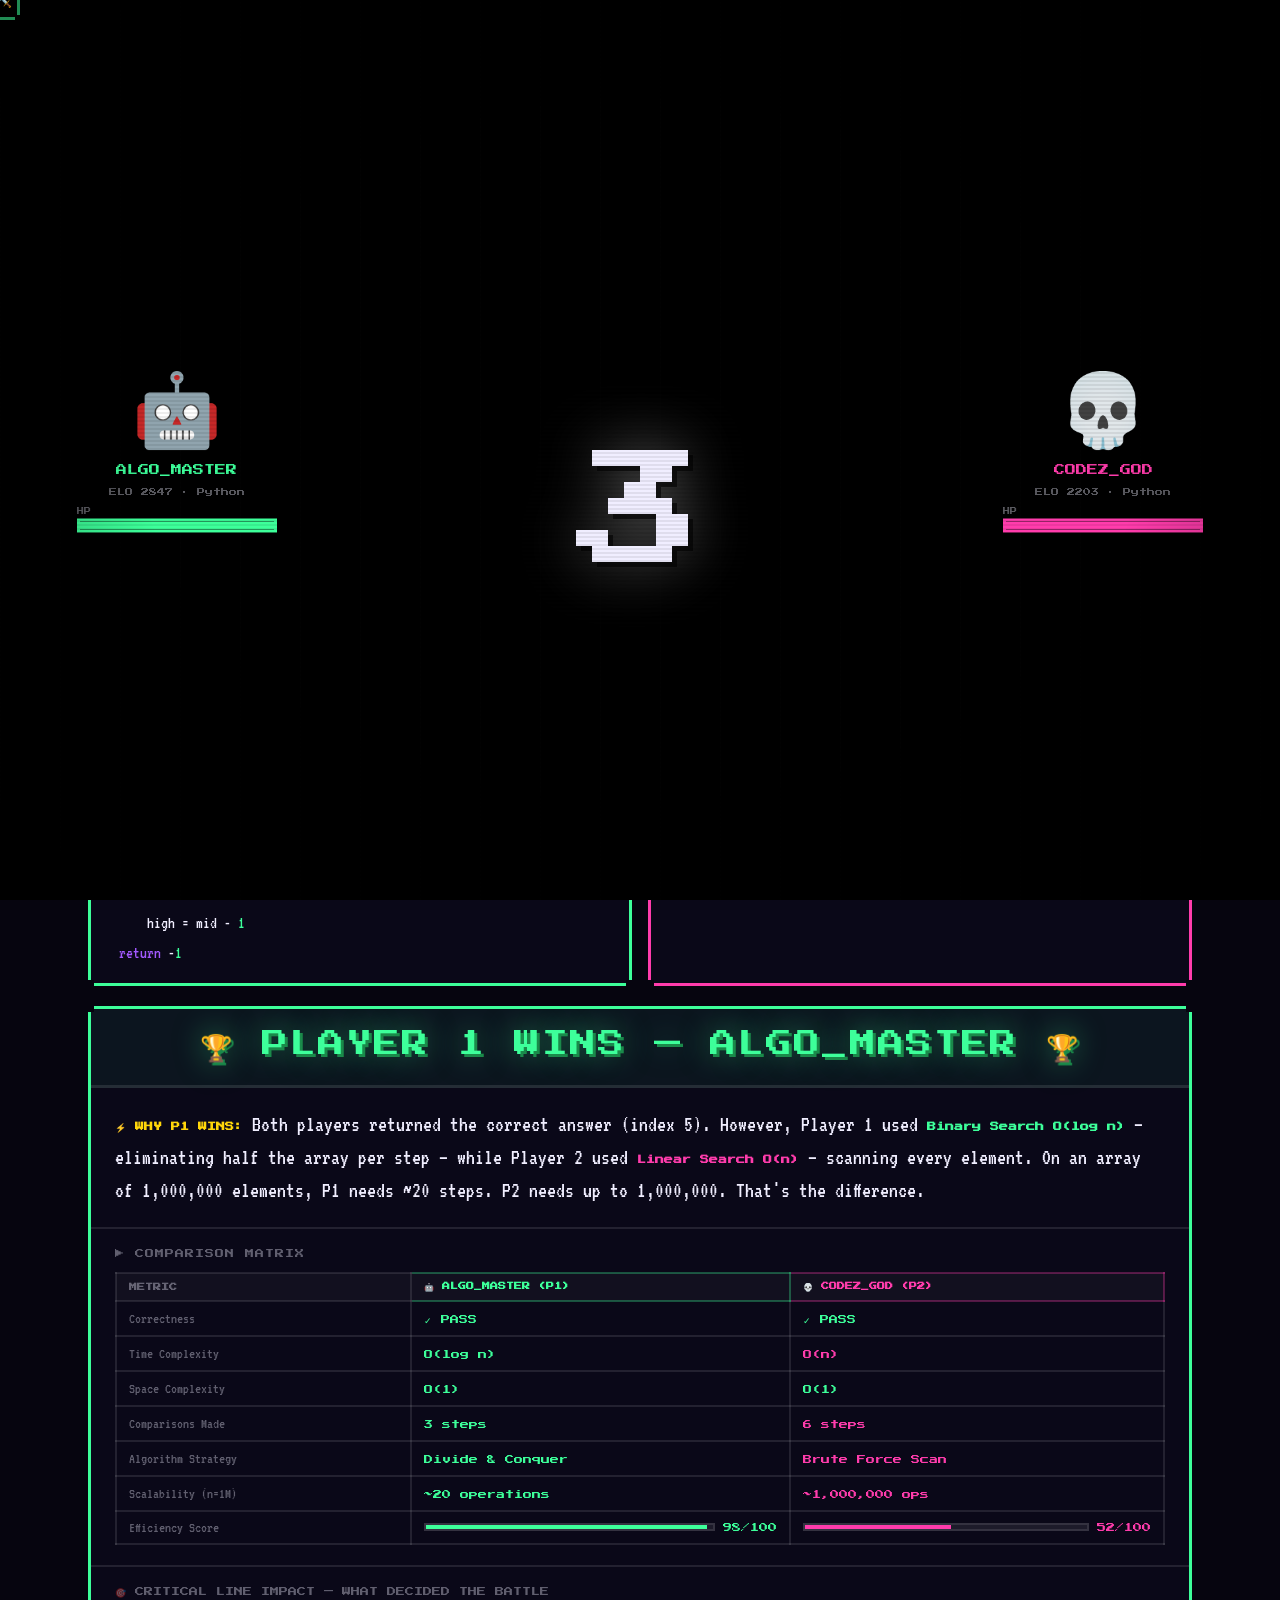
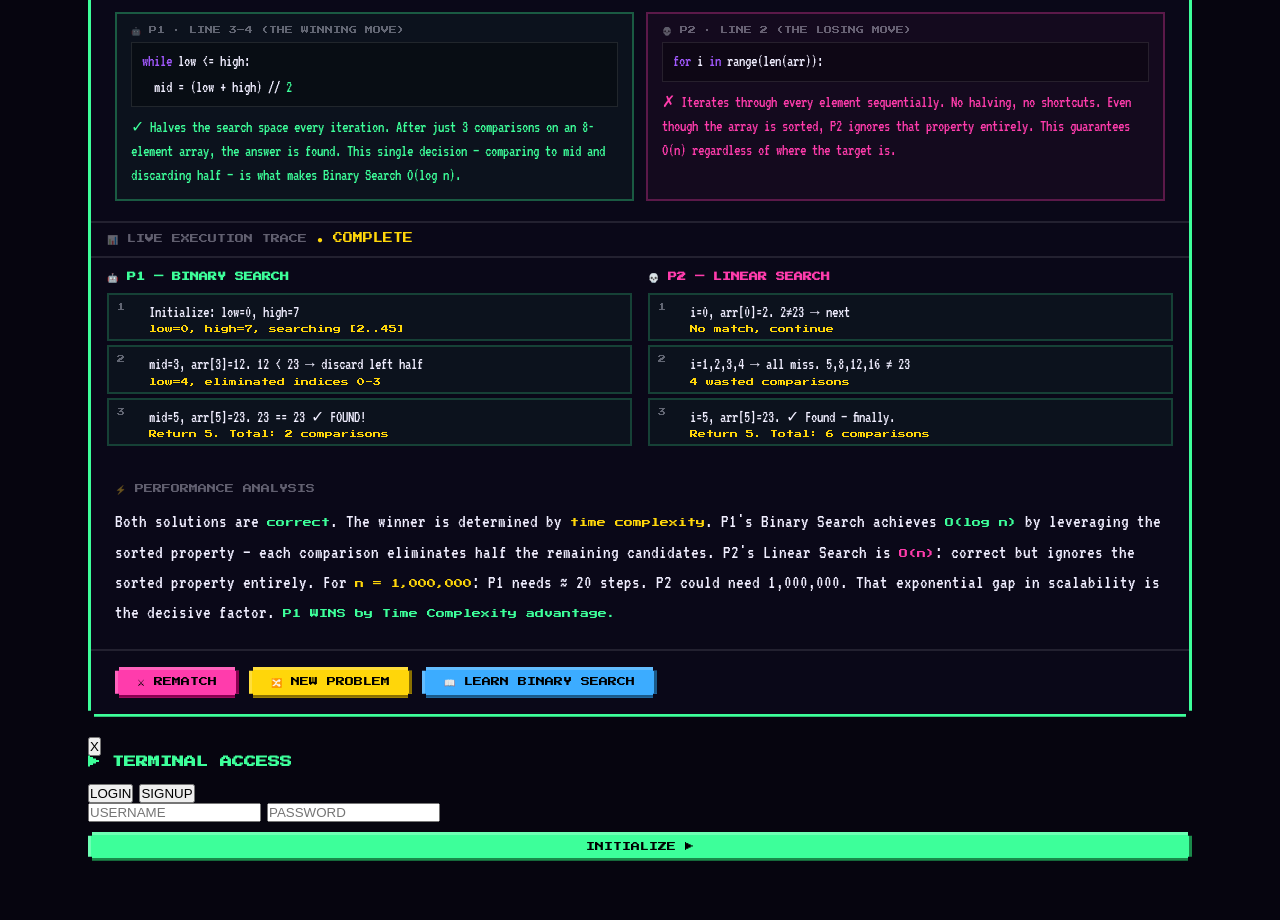
==== commit dcbdd77e: "some changes" ====
--- a/pages/battle.html
+++ b/pages/battle.html
@@ -21,8 +21,7 @@
     <li><a href="battle.html" class="active battle-link">[⚔ BATTLE]</a></li>
     <li><a href="learn.html" class="learn-link">[📖 LEARN]</a></li>
     <li><a href="#" class="rank-link">[RANKS]</a></li>
-    <li><a href="#" class="guild-link">[GUILD]</a></li>
-  </ul>
+<li><a href="pages/guild.html" class="guild-link">[🛡️ GUILD]</a></li>  </ul>
   <div class="nav-cta">
     <button class="px-btn px-btn-o">LOGIN</button>
     <a href="battle.html" class="px-btn px-btn-r">⚔ FIND MATCH</a>
@@ -286,9 +285,26 @@
     </div>
   </div>
 
+  <div id="authModal" class="auth-modal-overlay hidden">
+  <div class="auth-modal">
+    <button class="close-btn" id="closeAuth">X</button>
+    <h2 style="color:var(--green);margin-bottom:16px;font-family:'Press Start 2P',monospace;font-size:12px;">▶ TERMINAL ACCESS</h2>
+    <div class="auth-tabs">
+      <button class="auth-tab active" id="tabLogin">LOGIN</button>
+      <button class="auth-tab" id="tabRegister">SIGNUP</button>
+    </div>
+    <div class="auth-form">
+      <input type="text" id="authUsername" class="auth-input" placeholder="USERNAME" autocomplete="off" />
+      <input type="password" id="authPassword" class="auth-input" placeholder="PASSWORD" />
+      <button class="px-btn px-btn-g" id="authSubmit" style="width:100%;justify-content:center;margin-top:10px;">INITIALIZE ▶</button>
+    </div>
+  </div>
+</div>
+
 </div><!-- /page-wrap -->
 
 <script src="../js/base.js"></script>
 <script src="../js/battle.js"></script>
+<script src="js/base.js"></script>
 </body>
 </html>
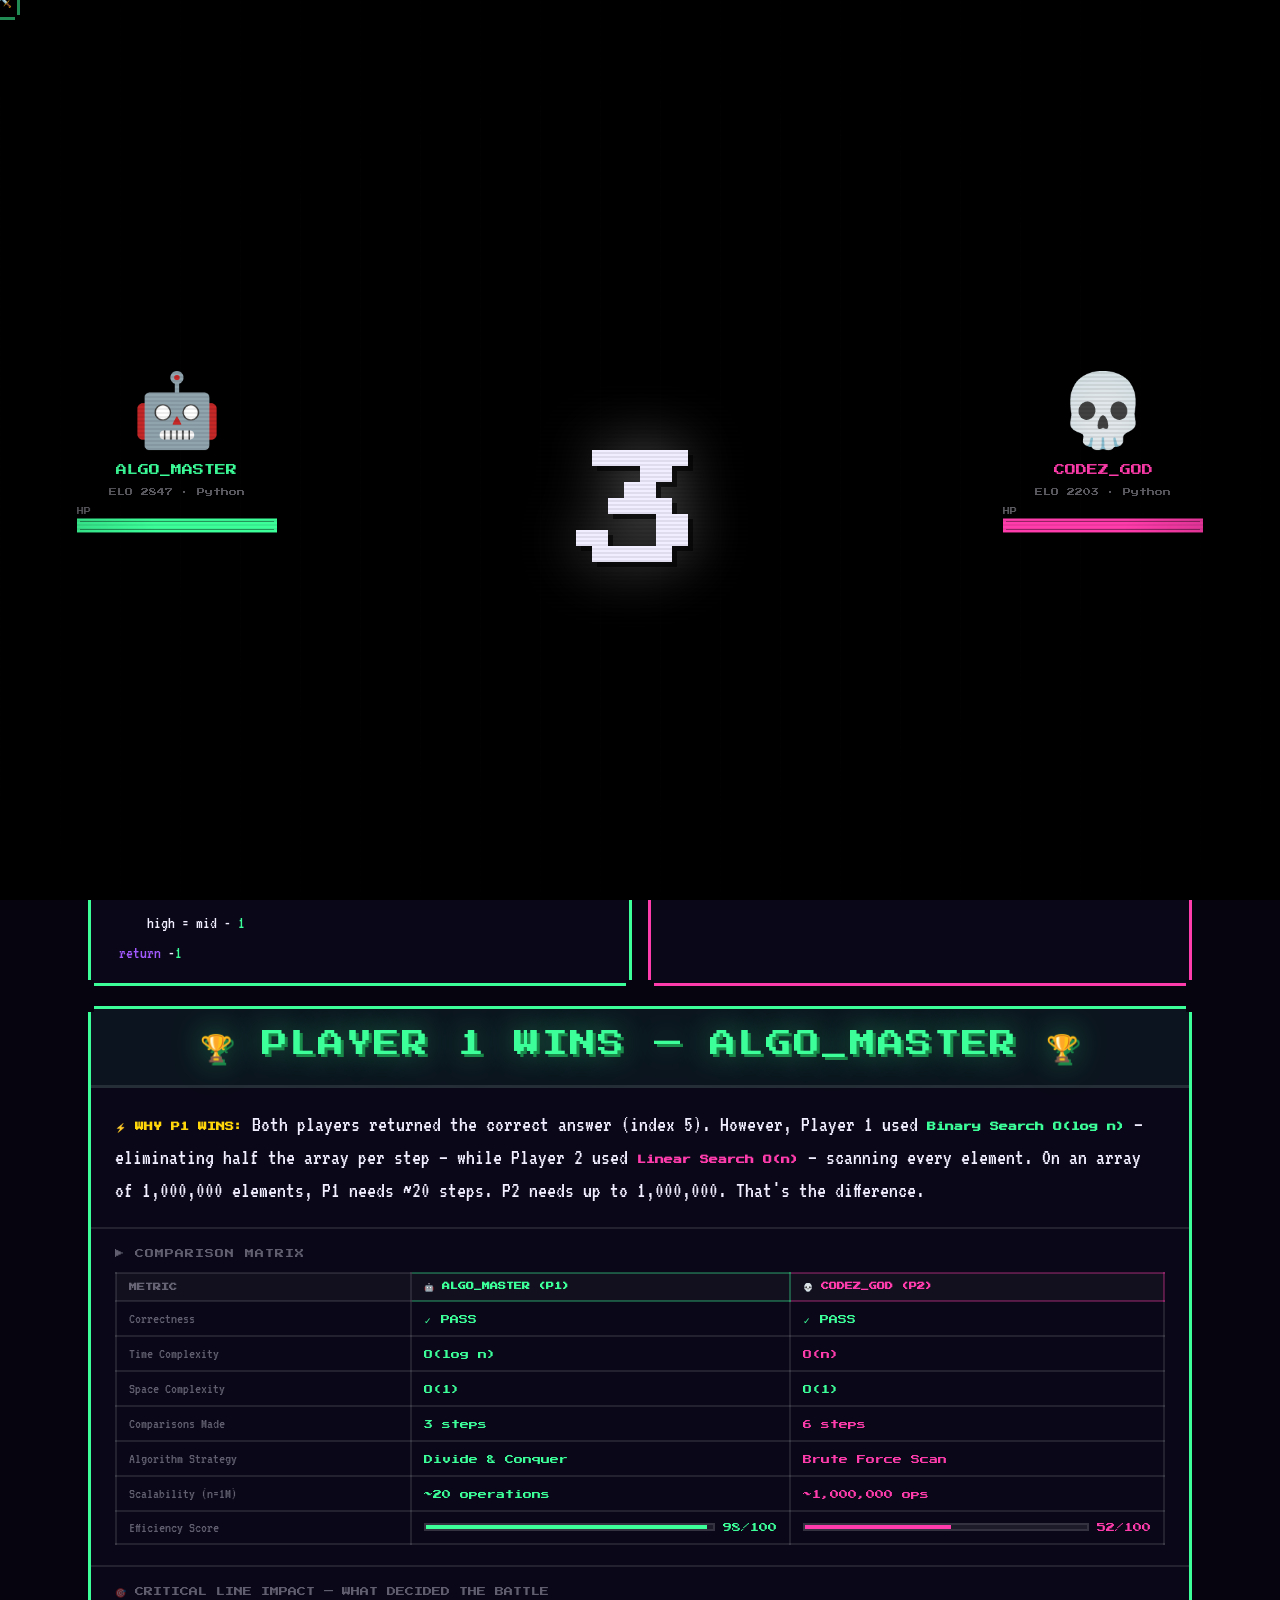
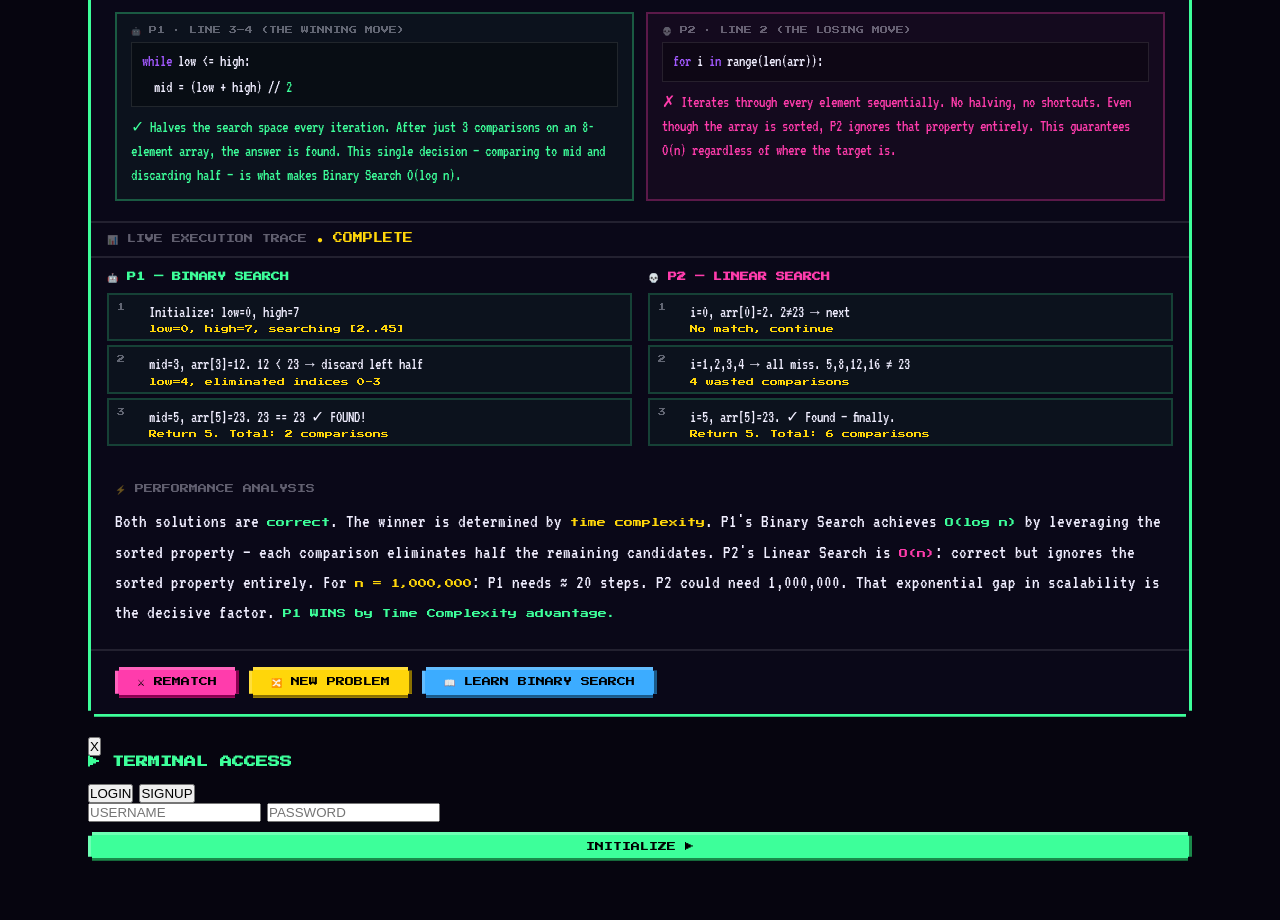
==== commit 6786a8e6: "changes" ====
--- a/pages/battle.html
+++ b/pages/battle.html
@@ -305,6 +305,5 @@
 
 <script src="../js/base.js"></script>
 <script src="../js/battle.js"></script>
-<script src="js/base.js"></script>
 </body>
 </html>
